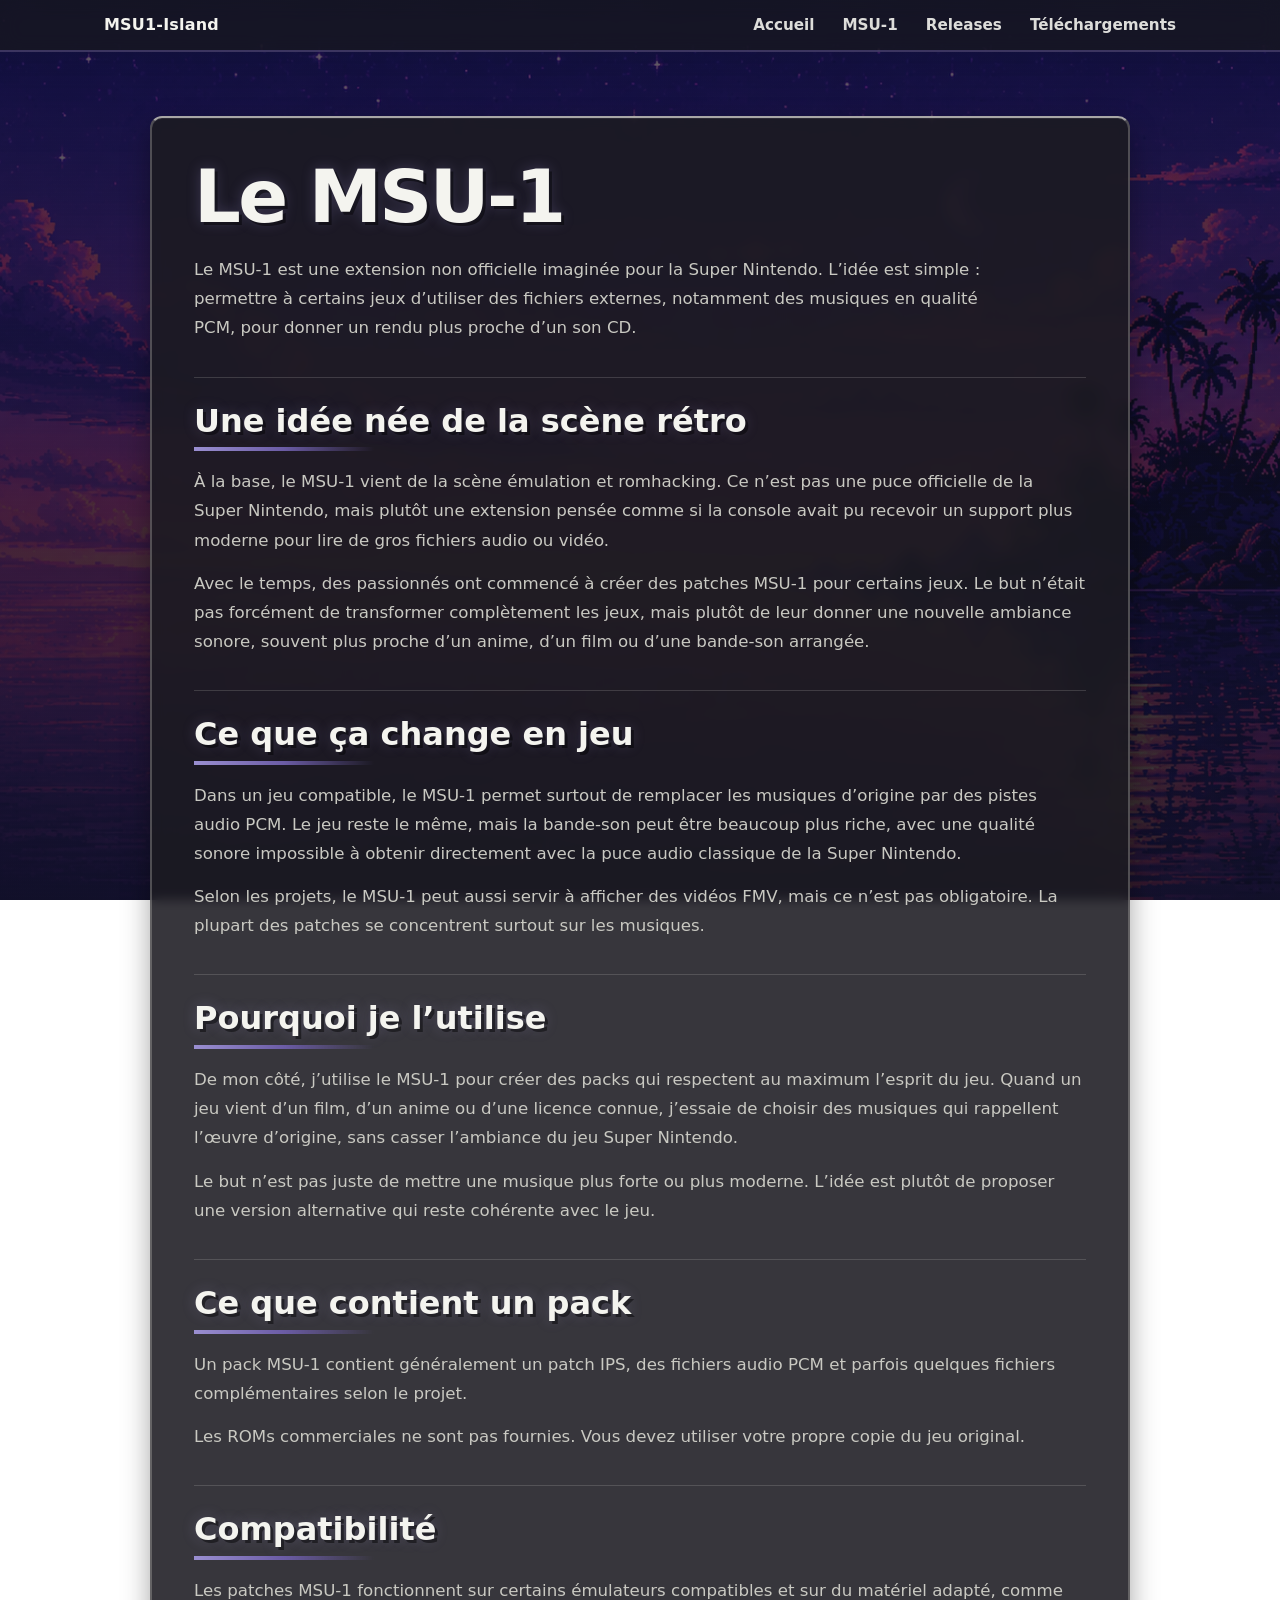
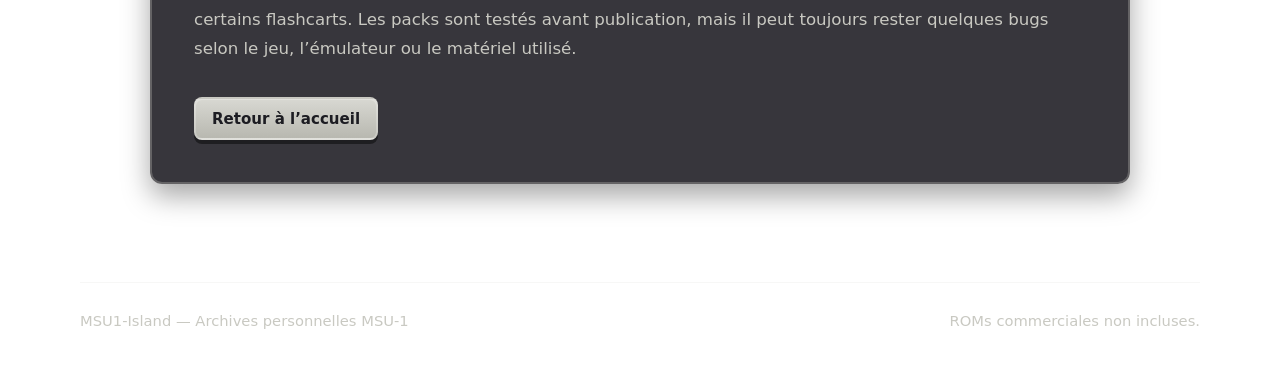
==== msu-1/index.html @ 4d9f24f0 "Initial commit" ====
<!DOCTYPE html>
<html lang="fr">
<head>
  <meta charset="UTF-8">
  <meta name="viewport" content="width=device-width, initial-scale=1.0">
  <meta name="description" content="Explication simple du MSU-1 et de son usage dans les projets MSU1-Island.">
  <title>Le MSU-1 — MSU1-Island</title>
  <link rel="stylesheet" href="../css/style.css">
</head>
<body>
  <header class="site-header">
    <nav class="header-inner" aria-label="Navigation principale">
      <a class="logo" href="../index.html#accueil" aria-label="Retour accueil MSU1-Island">MSU1-Island</a>
      <ul class="nav nav-links detail-nav">
        <li><a href="../index.html#accueil">Accueil</a></li>
        <li><a href="../msu-1/">MSU-1</a></li>
        <li><a href="../index.html#releases">Releases</a></li>
        <li><a href="../index.html#telechargements">Téléchargements</a></li>
      </ul>
    </nav>
  </header>

  <main class="msu-page">
    <article class="msu-panel">
      <header class="msu-intro">
        <h1 class="pixel-title">Le MSU-1</h1>
        <p>
          Le MSU-1 est une extension non officielle imaginée pour la Super Nintendo.
          L’idée est simple : permettre à certains jeux d’utiliser des fichiers externes,
          notamment des musiques en qualité PCM, pour donner un rendu plus proche d’un son CD.
        </p>
      </header>

      <section class="msu-section">
        <h2>Une idée née de la scène rétro</h2>
        <p>
          À la base, le MSU-1 vient de la scène émulation et romhacking. Ce n’est pas une puce officielle de la Super Nintendo, mais plutôt une extension pensée comme si la console avait pu recevoir un support plus moderne pour lire de gros fichiers audio ou vidéo.
        </p>
        <p>
          Avec le temps, des passionnés ont commencé à créer des patches MSU-1 pour certains jeux. Le but n’était pas forcément de transformer complètement les jeux, mais plutôt de leur donner une nouvelle ambiance sonore, souvent plus proche d’un anime, d’un film ou d’une bande-son arrangée.
        </p>
      </section>

      <section class="msu-section">
        <h2>Ce que ça change en jeu</h2>
        <p>
          Dans un jeu compatible, le MSU-1 permet surtout de remplacer les musiques d’origine par des pistes audio PCM. Le jeu reste le même, mais la bande-son peut être beaucoup plus riche, avec une qualité sonore impossible à obtenir directement avec la puce audio classique de la Super Nintendo.
        </p>
        <p>
          Selon les projets, le MSU-1 peut aussi servir à afficher des vidéos FMV, mais ce n’est pas obligatoire. La plupart des patches se concentrent surtout sur les musiques.
        </p>
      </section>

      <section class="msu-section">
        <h2>Pourquoi je l’utilise</h2>
        <p>
          De mon côté, j’utilise le MSU-1 pour créer des packs qui respectent au maximum l’esprit du jeu. Quand un jeu vient d’un film, d’un anime ou d’une licence connue, j’essaie de choisir des musiques qui rappellent l’œuvre d’origine, sans casser l’ambiance du jeu Super Nintendo.
        </p>
        <p>
          Le but n’est pas juste de mettre une musique plus forte ou plus moderne. L’idée est plutôt de proposer une version alternative qui reste cohérente avec le jeu.
        </p>
      </section>

      <section class="msu-section">
        <h2>Ce que contient un pack</h2>
        <p>
          Un pack MSU-1 contient généralement un patch IPS, des fichiers audio PCM et parfois quelques fichiers complémentaires selon le projet.
        </p>
        <p>
          Les ROMs commerciales ne sont pas fournies. Vous devez utiliser votre propre copie du jeu original.
        </p>
      </section>

      <section class="msu-section">
        <h2>Compatibilité</h2>
        <p>
          Les patches MSU-1 fonctionnent sur certains émulateurs compatibles et sur du matériel adapté, comme certains flashcarts. Les packs sont testés avant publication, mais il peut toujours rester quelques bugs selon le jeu, l’émulateur ou le matériel utilisé.
        </p>
      </section>

      <div class="msu-actions">
        <a class="button button-primary" href="../index.html">Retour à l’accueil</a>
      </div>
    </article>
  </main>

  <footer class="site-footer">
    <p>MSU1-Island — Archives personnelles MSU-1</p>
    <p>ROMs commerciales non incluses.</p>
  </footer>
</body>
</html>
---- css/style.css ----
:root {
  --bg: #202026;
  --bg-dark: #15151a;

  --console-light: #d8d8d2;
  --console-mid: #b8b8b0;
  --console-dark: #70706a;
  --console-black: #2b2b31;

  --snes-purple: #6b5ca5;
  --snes-lavender: #9a8fd1;

  --snes-blue: #2f5fb8;
  --snes-green: #3f9b4f;
  --snes-yellow: #d6b13f;
  --snes-red: #c94b4b;

  --text-dark: #1c1c22;
  --text-light: #f4f4ef;
  --text-muted: #c9c9c2;

  --border: rgba(0, 0, 0, 0.25);
  --light-border: rgba(255, 255, 255, 0.18);
  --shadow: 0 18px 46px rgba(0, 0, 0, 0.28);
  --radius: 16px;
}

* {
  box-sizing: border-box;
}

html {
  scroll-behavior: smooth;
}

body {
  margin: 0;
  min-height: 100vh;
  color: var(--text-light);
  font-family: Inter, ui-sans-serif, system-ui, -apple-system, BlinkMacSystemFont, "Segoe UI", Arial, sans-serif;
  line-height: 1.6;
  background-image:
    linear-gradient(rgba(15, 15, 22, 0.65), rgba(15, 15, 22, 0.85)),
    url("../assets/images/fond.png");
  background-size: cover;
  background-position: center top;
  background-repeat: no-repeat;
  background-attachment: fixed;
}

body::before {
  content: "";
  position: fixed;
  inset: 0;
  z-index: 1;
  pointer-events: none;
  opacity: 0.08;
  background:
    repeating-linear-gradient(
      to bottom,
      rgba(255, 255, 255, 0.08) 0,
      rgba(255, 255, 255, 0.08) 1px,
      transparent 1px,
      transparent 4px
    );
}

.site-header,
main,
footer {
  position: relative;
  z-index: 2;
}

a {
  color: inherit;
  text-decoration: none;
}

img {
  display: block;
  max-width: 100%;
}

h1,
h2,
h3,
p {
  overflow-wrap: anywhere;
}

.pixel-title {
  letter-spacing: -0.035em;
}

.msu-glow {
  color: var(--snes-lavender);
}

.site-header {
  position: sticky;
  top: 0;
  z-index: 100;
  background: rgba(24, 24, 30, 0.72);
  backdrop-filter: blur(10px);
  border-bottom: 2px solid rgba(107, 92, 165, 0.46);
}

.header-inner {
  max-width: 1120px;
  margin: 0 auto;
  padding: 12px 24px;
  display: flex;
  align-items: center;
  justify-content: space-between;
  gap: 18px;
}

.logo {
  color: var(--text-light);
  font-weight: 800;
  text-decoration: none;
  letter-spacing: 0.2px;
}

.nav,
.nav-links {
  display: flex;
  align-items: center;
  gap: 28px;
  margin: 0;
  padding: 0;
  list-style: none;
}

.nav-links a {
  color: var(--text-light);
  text-decoration: none;
  font-size: 0.95rem;
  font-weight: 700;
  opacity: 0.9;
  transition: color 0.2s ease, opacity 0.2s ease;
}

.nav-links a:hover,
.nav-links a:focus-visible {
  color: var(--snes-lavender);
  opacity: 1;
  outline: none;
}

.nav-toggle {
  display: none;
  width: 42px;
  height: 42px;
  padding: 0;
  border: 1px solid rgba(0, 0, 0, 0.28);
  border-radius: 12px;
  background: var(--console-light);
  cursor: pointer;
}

.nav-toggle span {
  display: block;
  width: 18px;
  height: 2px;
  margin: 4px auto;
  border-radius: 999px;
  background: var(--console-black);
}

.hero {
  position: relative;
  width: min(1120px, calc(100% - 32px));
  margin: 0 auto;
  display: flex;
  align-items: center;
  padding: 120px 0 80px;
}

.hero-intro {
  position: relative;
  z-index: 1;
  max-width: 760px;
}

h1 {
  margin: 0;
  color: var(--text-light);
  font-size: clamp(2.4rem, 6vw, 4.8rem);
  line-height: 1;
}

h2 {
  margin: 0;
  color: var(--text-light);
  font-size: clamp(1.8rem, 4vw, 2.7rem);
  line-height: 1.12;
}

h1,
h2 {
  text-shadow:
    3px 3px 0 rgba(0, 0, 0, 0.45),
    0 0 14px rgba(154, 143, 209, 0.25);
}

h2::after {
  content: "";
  display: block;
  width: 180px;
  height: 4px;
  margin-top: 8px;
  background: linear-gradient(90deg, var(--snes-lavender), var(--snes-purple), transparent);
  image-rendering: pixelated;
}

h3 {
  margin: 0;
  font-size: 1.04rem;
  line-height: 1.3;
  letter-spacing: -0.01em;
}

.hero-intro h1 {
  margin-bottom: 24px;
}

.hero-intro p {
  max-width: 720px;
  margin: 0;
  color: var(--text-muted);
  font-size: 1.1rem;
  line-height: 1.75;
}

.hero-intro p + p {
  margin-top: 16px;
}

.hero-note {
  margin-top: 20px !important;
  color: var(--text-light);
  font-weight: 700;
}

.button {
  position: relative;
  display: inline-flex;
  min-height: 43px;
  align-items: center;
  justify-content: center;
  gap: 8px;
  padding: 0 16px;
  border: 2px solid rgba(255, 255, 255, 0.22);
  border-radius: 8px;
  color: var(--text-light);
  font-size: 0.94rem;
  font-weight: 850;
  background: var(--console-black);
  box-shadow:
    0 4px 0 rgba(0, 0, 0, 0.45),
    inset 0 1px 0 rgba(255, 255, 255, 0.25);
  transition: transform 160ms ease, filter 160ms ease, box-shadow 160ms ease;
}

.button:hover,
.button:focus-visible {
  transform: translateY(-2px);
  filter: brightness(1.04);
  box-shadow:
    0 6px 0 rgba(0, 0, 0, 0.45),
    inset 0 1px 0 rgba(255, 255, 255, 0.25);
  outline: none;
}

.button:active {
  transform: translateY(2px);
  box-shadow: 0 2px 0 rgba(0, 0, 0, 0.45);
}

.button-primary {
  color: var(--text-dark);
  background: linear-gradient(180deg, var(--console-light), var(--console-mid));
}

.button-secondary {
  background: linear-gradient(180deg, var(--snes-lavender), var(--snes-purple));
}

.button-youtube {
  background: linear-gradient(180deg, #dc6262, var(--snes-red));
}

.button-drive {
  background: linear-gradient(180deg, #55b866, var(--snes-green));
}

.section {
  width: min(1120px, calc(100% - 32px));
  margin: 0 auto;
  padding: 40px 0;
}

.section-heading {
  max-width: 760px;
  margin-bottom: 18px;
}

.section-heading h2 {
  display: inline-block;
}

.info-panel {
  border: 2px solid rgba(216, 216, 210, 0.28);
  border-top-color: rgba(216, 216, 210, 0.75);
  border-radius: 12px;
  background: rgba(28, 27, 34, 0.88);
  backdrop-filter: blur(6px);
  box-shadow:
    0 12px 28px rgba(0, 0, 0, 0.35),
    inset 0 1px 0 rgba(255, 255, 255, 0.08);
}

.info-panel {
  padding: clamp(22px, 4vw, 32px);
}

.info-panel p {
  margin: 0;
  color: var(--text-muted);
}

.info-panel p + p {
  margin-top: 12px;
}

.release-grid {
  display: grid;
  grid-template-columns: repeat(3, minmax(0, 1fr));
  gap: 18px;
}

.release-card {
  overflow: hidden;
  border: 2px solid rgba(216, 216, 210, 0.28);
  border-top-color: rgba(216, 216, 210, 0.75);
  border-radius: 12px;
  color: var(--text-light);
  background: rgba(28, 27, 34, 0.88);
  backdrop-filter: blur(6px);
  box-shadow:
    0 12px 28px rgba(0, 0, 0, 0.35),
    inset 0 1px 0 rgba(255, 255, 255, 0.08);
  transition: transform 0.2s ease, border-color 0.2s ease, box-shadow 0.2s ease;
}

.release-card:hover {
  transform: translateY(-4px);
  border-color: var(--snes-lavender);
  box-shadow:
    0 16px 34px rgba(0, 0, 0, 0.42),
    inset 0 1px 0 rgba(255, 255, 255, 0.1);
}

.release-thumbnail {
  display: block;
  aspect-ratio: 16 / 9;
  overflow: hidden;
  border-radius: 0;
  cursor: pointer;
  background: #17171d;
}

.release-thumbnail img {
  width: 100%;
  height: 100%;
  object-fit: contain;
  display: block;
  transition: filter 0.25s ease;
}

.release-thumbnail:hover img,
.release-thumbnail:focus-visible img {
  filter: brightness(1.08);
}

.release-thumbnail:focus-visible {
  outline: 3px solid var(--snes-lavender);
  outline-offset: -3px;
}

.release-body {
  padding: 16px;
}

.release-body h3 {
  color: var(--text-light);
  text-shadow: 2px 2px 0 rgba(0, 0, 0, 0.35);
}

.description {
  min-height: 62px;
  margin: 0;
  color: var(--text-muted);
  font-size: 0.94rem;
}

.card-actions {
  display: grid;
  grid-template-columns: 1fr 1fr;
  gap: 10px;
  margin-top: 16px;
}

.card-actions .button {
  min-height: 40px;
  padding: 0 12px;
  font-size: 0.88rem;
}

.download-panel {
  width: 100%;
  max-width: 1120px;
  margin: 0 auto;
  padding: 32px;
  background: rgba(28, 27, 34, 0.88);
  border: 2px solid rgba(216, 216, 210, 0.28);
  border-top-color: rgba(216, 216, 210, 0.75);
  border-radius: 12px;
  backdrop-filter: blur(6px);
  box-shadow:
    0 12px 28px rgba(0, 0, 0, 0.35),
    inset 0 1px 0 rgba(255, 255, 255, 0.08);
}

.download-content {
  display: grid;
  grid-template-columns: 1.4fr 0.8fr;
  gap: 32px;
  align-items: center;
}

.download-text {
  max-width: 680px;
}

.download-text p {
  margin: 0;
  line-height: 1.75;
  color: var(--text-muted);
}

.legal-note {
  margin-top: 22px !important;
  padding: 0;
  background: transparent;
  border: none;
  border-radius: 0;
  color: var(--text-muted);
  font-size: 0.95rem;
  font-weight: 400;
}

.legal-note strong {
  color: var(--text-light);
  font-weight: 800;
}

.download-action {
  width: 100%;
  max-width: 360px;
  justify-self: end;
  padding: 24px;
  background: rgba(0, 0, 0, 0.22);
  border: 1px solid rgba(216, 216, 210, 0.18);
  border-radius: 10px;
}

.download-action-title {
  margin: 0 0 8px;
  color: var(--text-light);
  font-weight: 800;
  font-size: 1.1rem;
}

.download-action-text {
  margin: 0 0 18px;
  color: var(--text-muted);
  line-height: 1.5;
}

.download-button {
  display: inline-flex;
  min-height: 44px;
  width: 100%;
  align-items: center;
  justify-content: center;
  padding: 12px 18px;
  border: 2px solid rgba(255, 255, 255, 0.22);
  border-radius: 8px;
  color: var(--text-light);
  font-weight: 800;
  text-align: center;
  text-decoration: none;
  background: var(--snes-green);
  box-shadow:
    0 4px 0 rgba(0, 0, 0, 0.45),
    inset 0 1px 0 rgba(255, 255, 255, 0.25);
  transition: transform 0.2s ease, filter 0.2s ease, box-shadow 0.2s ease;
}

.download-button:hover,
.download-button:focus-visible {
  transform: translateY(-2px);
  filter: brightness(1.08);
  box-shadow:
    0 6px 0 rgba(0, 0, 0, 0.45),
    inset 0 1px 0 rgba(255, 255, 255, 0.25);
  outline: none;
}

.download-button:active {
  transform: translateY(2px);
  box-shadow: 0 2px 0 rgba(0, 0, 0, 0.45);
}

.site-footer {
  width: min(1120px, calc(100% - 32px));
  margin: 34px auto 0;
  padding: 26px 0 34px;
  display: flex;
  flex-wrap: wrap;
  justify-content: space-between;
  gap: 12px;
  border-top: 1px solid rgba(216, 216, 210, 0.2);
  color: var(--text-muted);
  font-size: 0.92rem;
}

.site-footer p {
  margin: 0;
}

.detail-page {
  width: min(1120px, calc(100% - 32px));
  margin: 0 auto;
  padding: 64px 0;
}

.back-link {
  display: inline-flex;
  margin-bottom: 18px;
  color: var(--text-muted);
  font-weight: 800;
  transition: color 160ms ease;
}

.back-link:hover,
.back-link:focus-visible {
  color: var(--text-light);
  outline: none;
}

.detail-panel {
  display: grid;
  grid-template-columns: minmax(280px, 0.9fr) minmax(0, 1.1fr);
  gap: 28px;
  align-items: start;
  border: 2px solid rgba(216, 216, 210, 0.28);
  border-top-color: rgba(216, 216, 210, 0.75);
  border-radius: 12px;
  background: rgba(28, 27, 34, 0.88);
  backdrop-filter: blur(6px);
  box-shadow:
    0 12px 28px rgba(0, 0, 0, 0.35),
    inset 0 1px 0 rgba(255, 255, 255, 0.08);
  padding: clamp(18px, 4vw, 30px);
}

.detail-media {
  aspect-ratio: 16 / 9;
  overflow: hidden;
  border-radius: 14px;
  background: #17171d;
}

.detail-media img {
  width: 100%;
  height: 100%;
  object-fit: contain;
}

.detail-content h1 {
  font-size: clamp(2.1rem, 5vw, 4.2rem);
}

.detail-content p {
  color: var(--text-muted);
}

.detail-meta {
  margin: 14px 0 18px;
  color: var(--snes-lavender);
  font-weight: 800;
}

.detail-type {
  margin: 0 0 18px;
  color: var(--console-light);
  font-weight: 850;
}

.detail-actions {
  display: flex;
  flex-wrap: wrap;
  gap: 10px;
  margin-top: 24px;
}

.release-section {
  margin-top: 32px;
  padding: 28px;
  background: rgba(28, 27, 34, 0.88);
  border: 2px solid rgba(216, 216, 210, 0.24);
  border-top-color: rgba(216, 216, 210, 0.65);
  border-radius: 12px;
}

.release-section h2 {
  margin-bottom: 18px;
}

.release-info-grid {
  display: grid;
  grid-template-columns: repeat(4, 1fr);
  gap: 14px;
}

.release-info-grid div {
  padding: 16px;
  background: rgba(0, 0, 0, 0.22);
  border: 1px solid rgba(255, 255, 255, 0.10);
  border-radius: 10px;
}

.release-info-grid span {
  display: block;
  margin-bottom: 6px;
  color: var(--text-muted);
  font-size: 0.85rem;
}

.release-info-grid strong {
  color: var(--text-light);
}

.release-section p,
.release-section li {
  color: var(--text-muted);
  line-height: 1.7;
}

.release-section p {
  margin: 0;
}

.release-section ul {
  margin: 0;
  padding-left: 20px;
}

.video-player {
  overflow: hidden;
  aspect-ratio: 16 / 9;
  border: 2px solid rgba(255, 255, 255, 0.12);
  border-radius: 10px;
  background: #111116;
}

.video-player iframe {
  display: block;
  width: 100%;
  height: 100%;
  border: 0;
}

.video-actions {
  display: flex;
  flex-wrap: wrap;
  gap: 10px;
  margin-top: 18px;
}

.msu-page {
  width: min(980px, calc(100% - 32px));
  margin: 0 auto;
  padding: 64px 0;
}

.msu-panel {
  padding: clamp(22px, 5vw, 42px);
  border: 2px solid rgba(216, 216, 210, 0.28);
  border-top-color: rgba(216, 216, 210, 0.75);
  border-radius: 12px;
  background: rgba(28, 27, 34, 0.88);
  backdrop-filter: blur(6px);
  box-shadow:
    0 12px 28px rgba(0, 0, 0, 0.35),
    inset 0 1px 0 rgba(255, 255, 255, 0.08);
}

.msu-intro {
  max-width: 800px;
}

.msu-intro h1 {
  margin-bottom: 22px;
  font-size: clamp(2.4rem, 6vw, 4.6rem);
}

.msu-intro p,
.msu-section p {
  margin: 0;
  color: var(--text-muted);
  font-size: 1.04rem;
  line-height: 1.75;
}

.msu-section {
  margin-top: 34px;
  padding-top: 26px;
  border-top: 1px solid rgba(216, 216, 210, 0.18);
}

.msu-section h2 {
  margin: 0 0 16px;
  font-size: clamp(1.35rem, 3vw, 2rem);
}

.msu-section p + p {
  margin-top: 14px;
}

.msu-actions {
  margin-top: 34px;
}

@media (max-width: 980px) {
  .hero {
    min-height: auto;
    padding: 86px 0 58px;
  }

  .release-grid {
    grid-template-columns: repeat(2, minmax(0, 1fr));
  }

  .detail-panel {
    grid-template-columns: 1fr;
  }
}

@media (max-width: 900px) {
  .release-info-grid {
    grid-template-columns: repeat(2, 1fr);
  }
}

@media (max-width: 800px) {
  .download-panel {
    padding: 24px;
  }

  .download-content {
    grid-template-columns: 1fr;
    gap: 22px;
  }

  .download-action {
    padding: 20px;
  }
}

@media (max-width: 820px) {
  body {
    background-attachment: scroll;
    background-position: center top;
  }

  .nav-toggle {
    display: block;
  }

  .nav-links {
    position: absolute;
    top: 66px;
    left: 16px;
    right: 16px;
    display: none;
    flex-direction: column;
    align-items: stretch;
    gap: 12px;
    padding: 14px;
    border: 1px solid rgba(255, 255, 255, 0.12);
    border-radius: 14px;
    background: rgba(24, 24, 30, 0.94);
    backdrop-filter: blur(10px);
  }

  .nav-links.is-open {
    display: flex;
  }

  .nav-links.detail-nav {
    position: static;
    display: flex;
    flex-direction: row;
    align-items: center;
    padding: 0;
    border: 0;
    background: transparent;
  }

  .nav-links a {
    display: block;
    width: 100%;
  }
}

@media (max-width: 640px) {
  .header-inner,
  .hero,
  .section,
  .site-footer {
    width: min(100% - 24px, 1120px);
  }

  .hero {
    padding: 64px 0 44px;
  }

  .section {
    padding: 34px 0;
  }

  .release-grid {
    grid-template-columns: 1fr;
  }

  .card-actions {
    grid-template-columns: 1fr;
  }

  .description {
    min-height: auto;
  }
}

@media (max-width: 560px) {
  .release-info-grid {
    grid-template-columns: 1fr;
  }
}
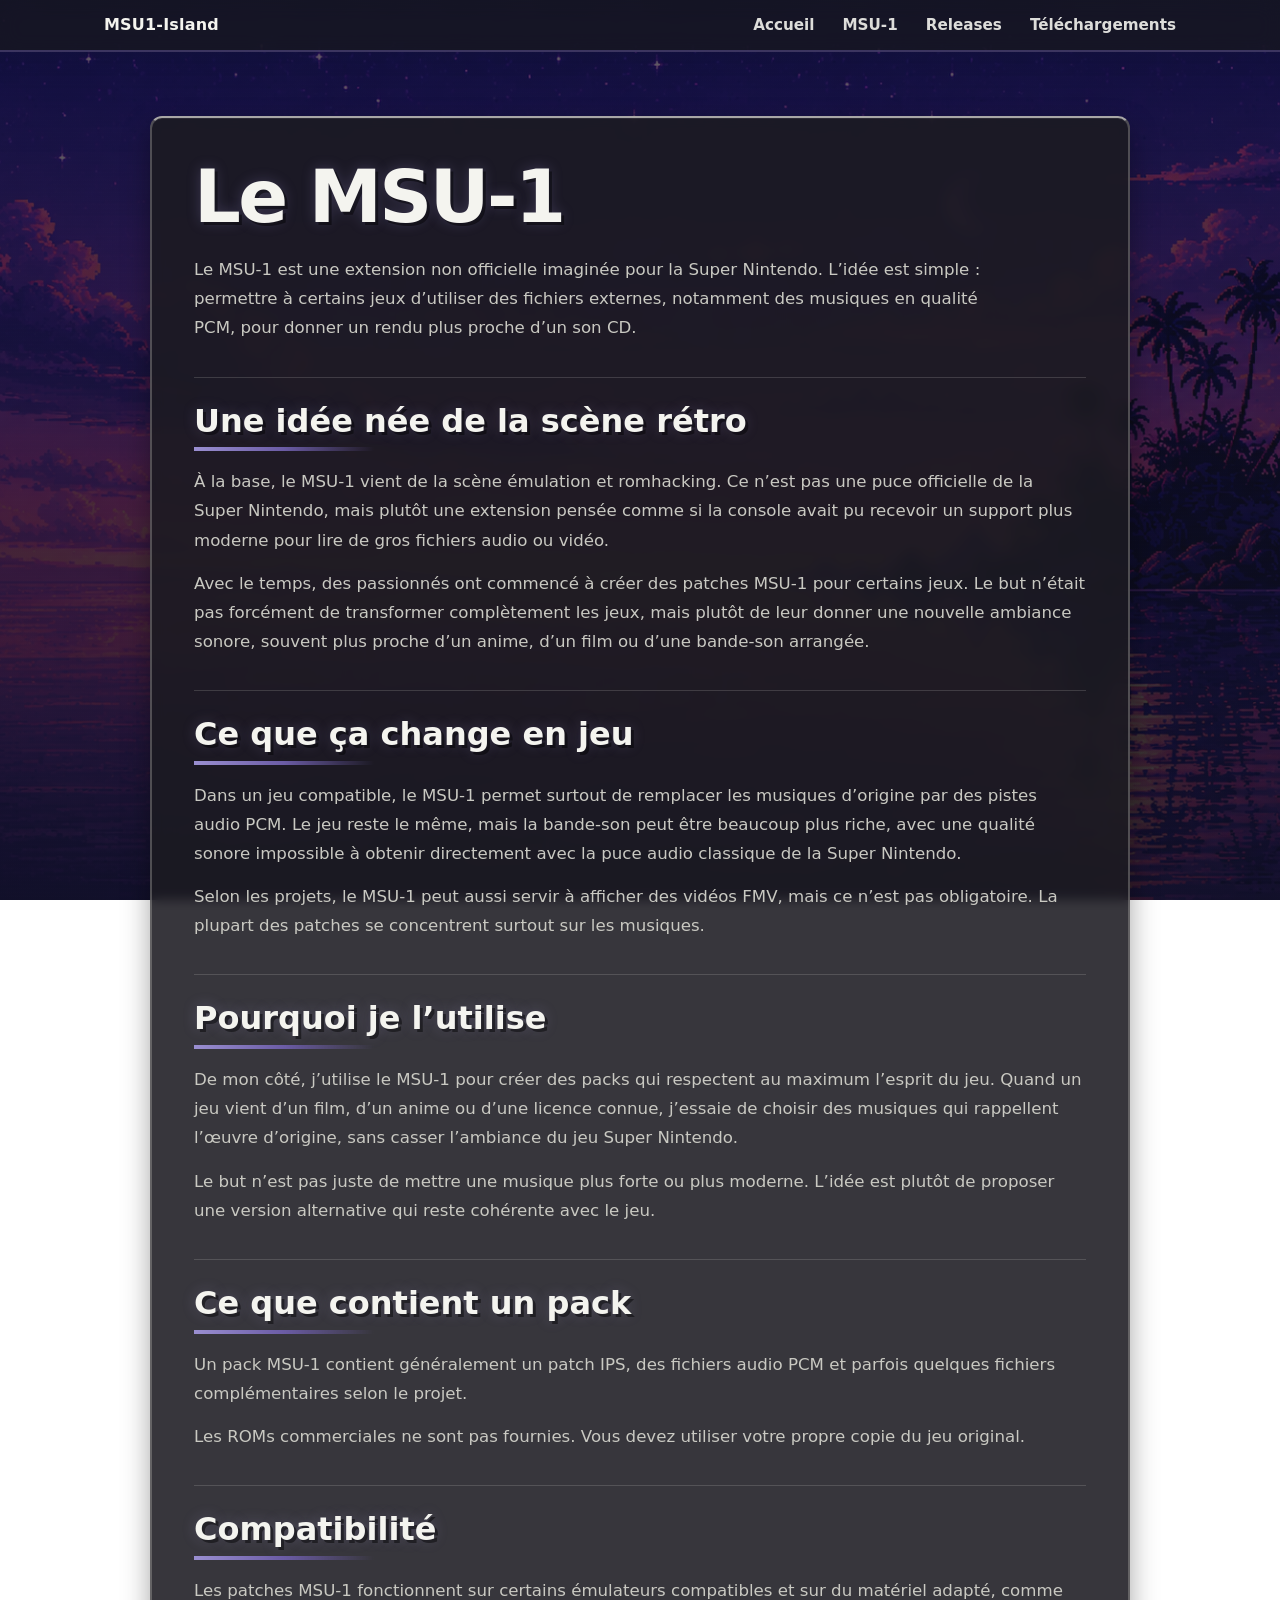
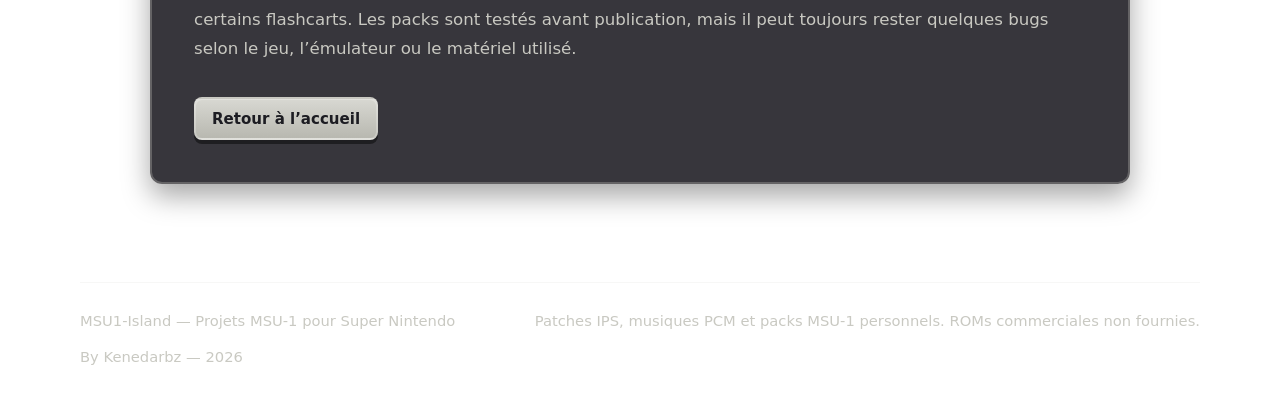
==== commit ae578cc0: "maj yt" ====
--- a/msu-1/index.html
+++ b/msu-1/index.html
@@ -85,8 +85,9 @@
   </main>
 
   <footer class="site-footer">
-    <p>MSU1-Island — Archives personnelles MSU-1</p>
-    <p>ROMs commerciales non incluses.</p>
+    <p>MSU1-Island — Projets MSU-1 pour Super Nintendo</p>
+    <p>Patches IPS, musiques PCM et packs MSU-1 personnels. ROMs commerciales non fournies.</p>
+    <p>By Kenedarbz — 2026</p>
   </footer>
 </body>
 </html>
--- a/css/style.css
+++ b/css/style.css
@@ -670,6 +670,11 @@
   padding-left: 20px;
 }
 
+.video-list {
+  display: grid;
+  gap: 22px;
+}
+
 .video-player {
   overflow: hidden;
   aspect-ratio: 16 / 9;
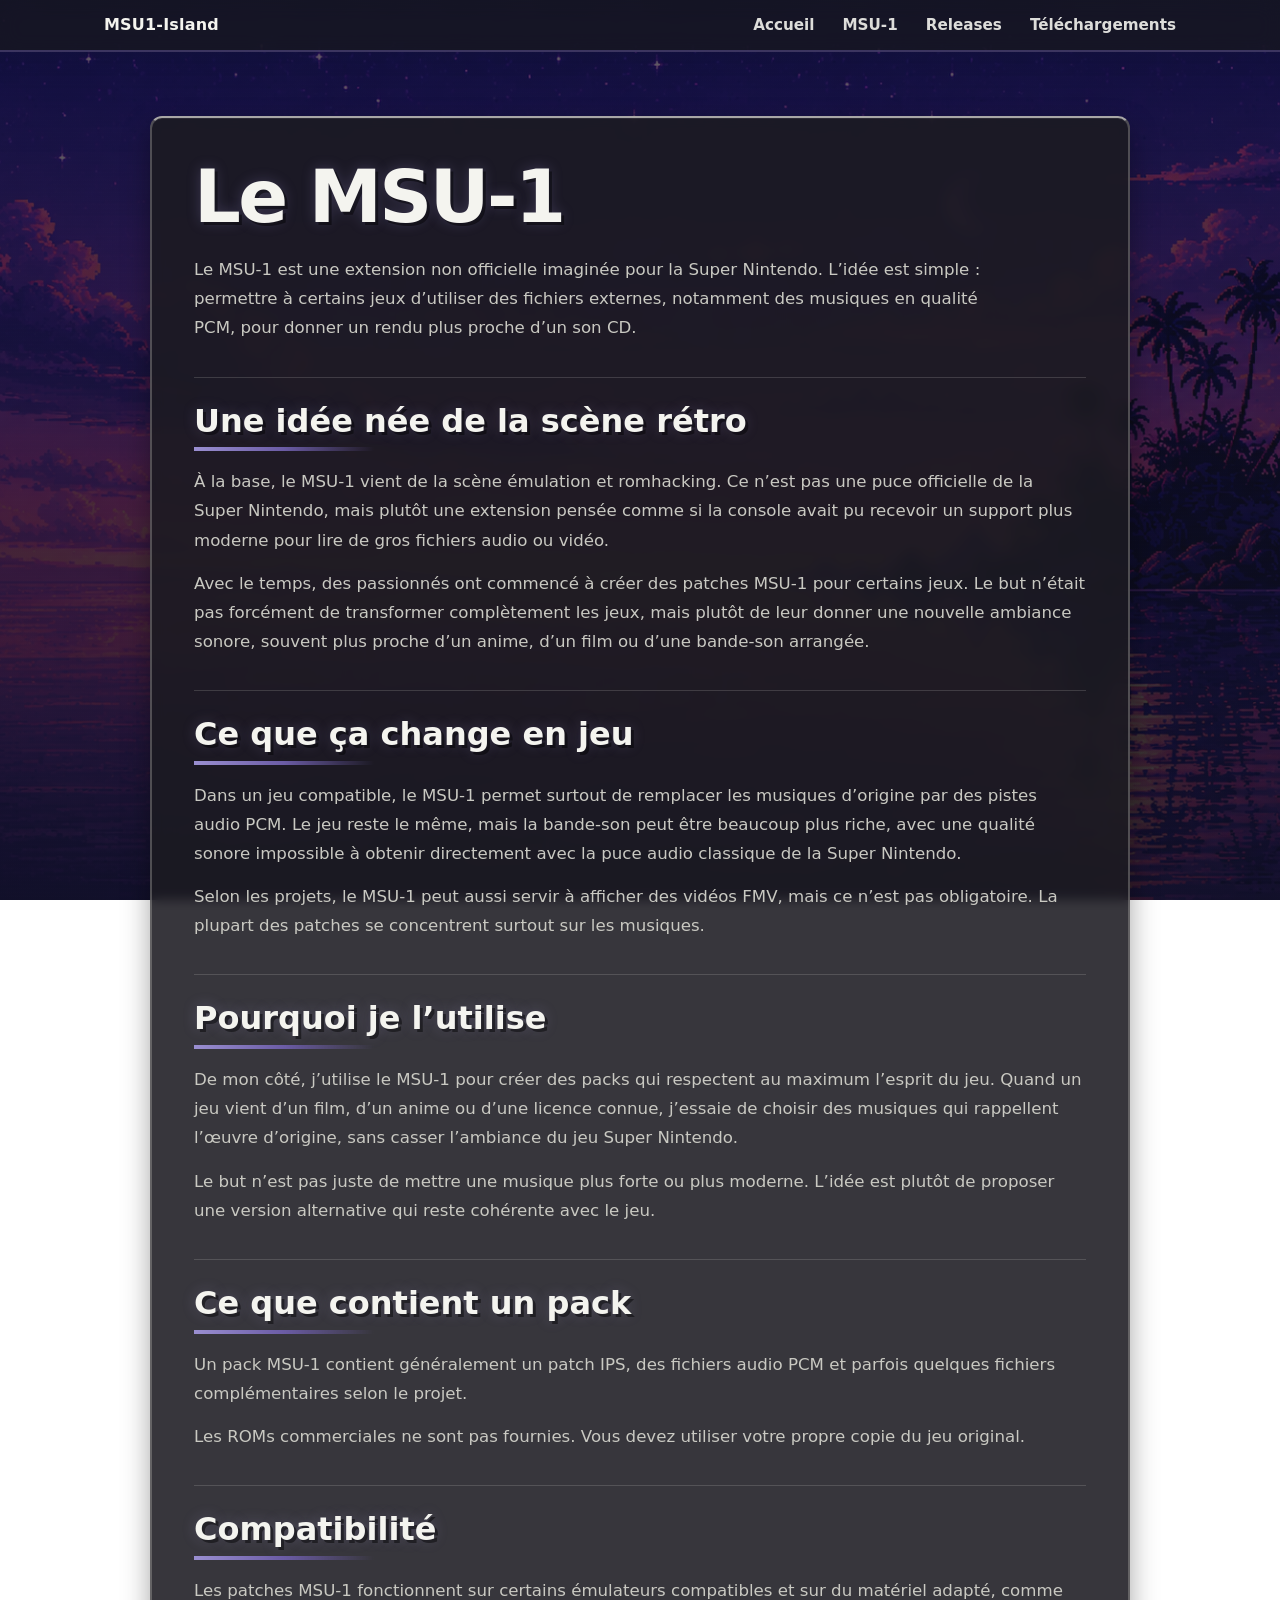
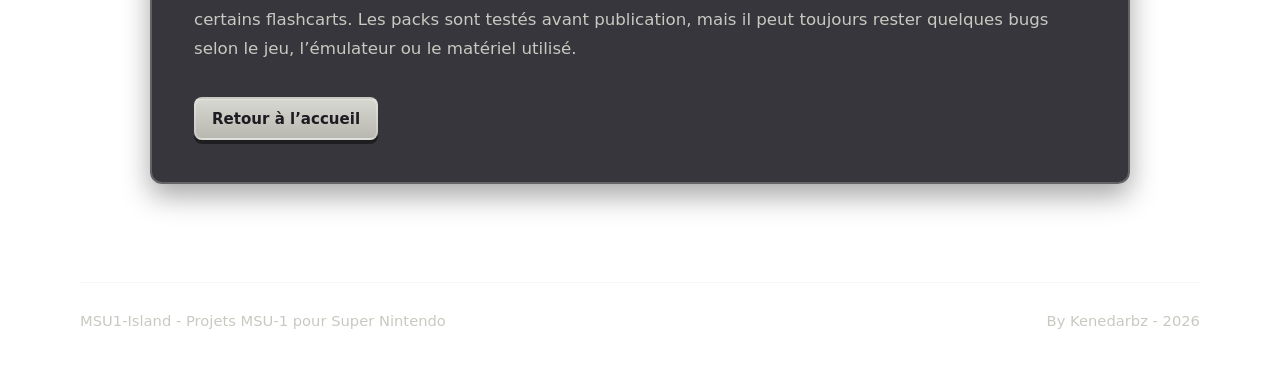
==== commit ab7856dc: "maj yt" ====
--- a/msu-1/index.html
+++ b/msu-1/index.html
@@ -84,10 +84,10 @@
     </article>
   </main>
 
-  <footer class="site-footer">
-    <p>MSU1-Island — Projets MSU-1 pour Super Nintendo</p>
-    <p>Patches IPS, musiques PCM et packs MSU-1 personnels. ROMs commerciales non fournies.</p>
-    <p>By Kenedarbz — 2026</p>
+ <footer class="site-footer">
+    <p>MSU1-Island - Projets MSU-1 pour Super Nintendo</p>
+  
+    <p>By Kenedarbz - 2026</p>
   </footer>
 </body>
 </html>
--- a/css/style.css
+++ b/css/style.css
@@ -690,13 +690,6 @@
   border: 0;
 }
 
-.video-actions {
-  display: flex;
-  flex-wrap: wrap;
-  gap: 10px;
-  margin-top: 18px;
-}
-
 .msu-page {
   width: min(980px, calc(100% - 32px));
   margin: 0 auto;
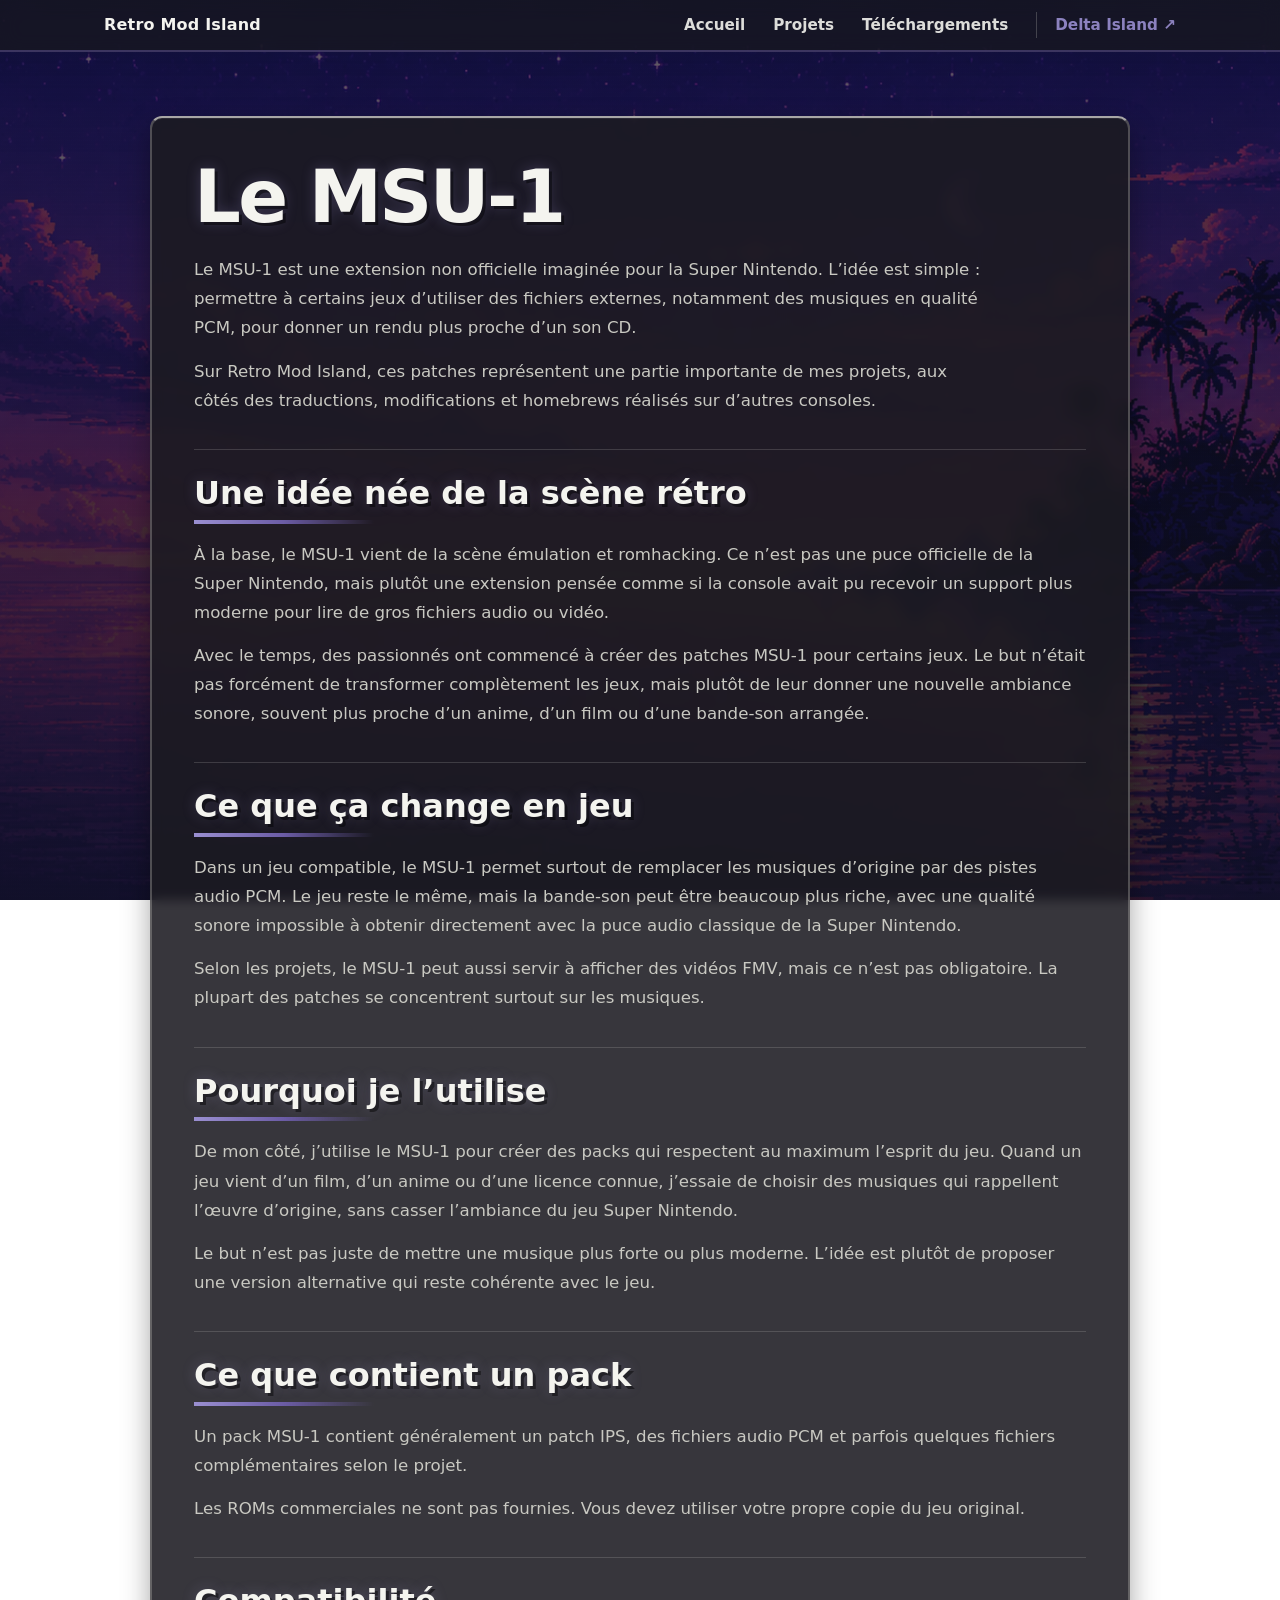
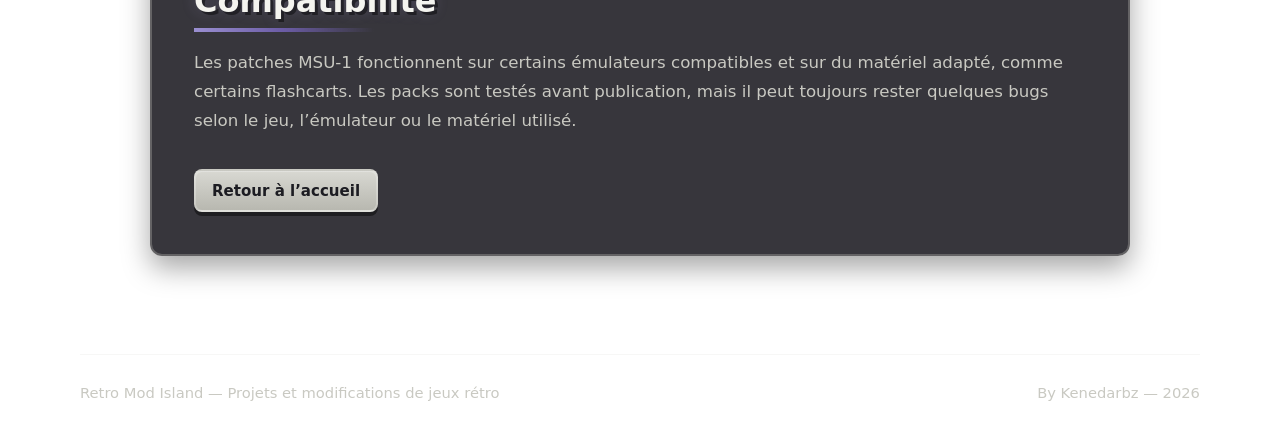
==== commit b465555c: "Refonte du site en Retro Mod Island" ====
--- a/msu-1/index.html
+++ b/msu-1/index.html
@@ -3,19 +3,25 @@
 <head>
   <meta charset="UTF-8">
   <meta name="viewport" content="width=device-width, initial-scale=1.0">
-  <meta name="description" content="Explication simple du MSU-1 et de son usage dans les projets MSU1-Island.">
-  <title>Le MSU-1 — MSU1-Island</title>
+  <meta name="description" content="Une présentation simple du MSU-1, l’une des catégories de projets de Retro Mod Island.">
+  <meta http-equiv="Content-Security-Policy" content="default-src 'self'; img-src 'self' data:; style-src 'self'; script-src 'self'; frame-src https://www.youtube.com https://www.youtube-nocookie.com; connect-src 'self'; object-src 'none'; base-uri 'self'; form-action 'self';">
+  <title>Le MSU-1 — Retro Mod Island</title>
   <link rel="stylesheet" href="../css/style.css">
 </head>
 <body>
   <header class="site-header">
     <nav class="header-inner" aria-label="Navigation principale">
-      <a class="logo" href="../index.html#accueil" aria-label="Retour accueil MSU1-Island">MSU1-Island</a>
-      <ul class="nav nav-links detail-nav">
+      <a class="logo" href="../index.html#accueil" aria-label="Retro Mod Island, accueil">Retro Mod Island</a>
+      <button class="nav-toggle" type="button" aria-label="Ouvrir le menu" aria-expanded="false">
+        <span></span>
+        <span></span>
+        <span></span>
+      </button>
+      <ul class="nav nav-links">
         <li><a href="../index.html#accueil">Accueil</a></li>
-        <li><a href="../msu-1/">MSU-1</a></li>
-        <li><a href="../index.html#releases">Releases</a></li>
+        <li><a href="../index.html#projets">Projets</a></li>
         <li><a href="../index.html#telechargements">Téléchargements</a></li>
+        <li class="affiliate-nav"><a href="https://www.delta-island.com/index.php/fr/" target="_blank" rel="noopener noreferrer" aria-label="Site affilié : Delta Island (nouvel onglet)">Delta Island ↗</a></li>
       </ul>
     </nav>
   </header>
@@ -28,6 +34,9 @@
           Le MSU-1 est une extension non officielle imaginée pour la Super Nintendo.
           L’idée est simple : permettre à certains jeux d’utiliser des fichiers externes,
           notamment des musiques en qualité PCM, pour donner un rendu plus proche d’un son CD.
+        </p>
+        <p>
+          Sur Retro Mod Island, ces patches représentent une partie importante de mes projets, aux côtés des traductions, modifications et homebrews réalisés sur d’autres consoles.
         </p>
       </header>
 
@@ -84,10 +93,10 @@
     </article>
   </main>
 
- <footer class="site-footer">
-    <p>MSU1-Island - Projets MSU-1 pour Super Nintendo</p>
-  
-    <p>By Kenedarbz - 2026</p>
+  <footer class="site-footer">
+    <p>Retro Mod Island — Projets et modifications de jeux rétro</p>
+    <p>By Kenedarbz — 2026</p>
   </footer>
+  <script src="../js/script.js"></script>
 </body>
 </html>
--- a/css/style.css
+++ b/css/style.css
@@ -27,6 +27,10 @@
 
 * {
   box-sizing: border-box;
+}
+
+[hidden] {
+  display: none !important;
 }
 
 html {
@@ -149,6 +153,15 @@
   outline: none;
 }
 
+.affiliate-nav {
+  padding-left: 18px;
+  border-left: 1px solid rgba(216, 216, 210, 0.24);
+}
+
+.nav-links .affiliate-nav a {
+  color: var(--snes-lavender);
+}
+
 .nav-toggle {
   display: none;
   width: 42px;
@@ -236,6 +249,14 @@
 
 .hero-intro p + p {
   margin-top: 16px;
+}
+
+.hero-kicker {
+  margin-bottom: 22px !important;
+  color: var(--snes-lavender) !important;
+  font-size: 0.96rem !important;
+  font-weight: 800;
+  letter-spacing: 0.04em;
 }
 
 .hero-note {
@@ -335,14 +356,17 @@
   margin-top: 12px;
 }
 
-.release-grid {
+.project-grid {
   display: grid;
   grid-template-columns: repeat(3, minmax(0, 1fr));
   gap: 18px;
 }
 
-.release-card {
+.project-card {
   overflow: hidden;
+  display: flex;
+  min-width: 0;
+  flex-direction: column;
   border: 2px solid rgba(216, 216, 210, 0.28);
   border-top-color: rgba(216, 216, 210, 0.75);
   border-radius: 12px;
@@ -355,7 +379,7 @@
   transition: transform 0.2s ease, border-color 0.2s ease, box-shadow 0.2s ease;
 }
 
-.release-card:hover {
+.project-card:hover {
   transform: translateY(-4px);
   border-color: var(--snes-lavender);
   box-shadow:
@@ -363,7 +387,8 @@
     inset 0 1px 0 rgba(255, 255, 255, 0.1);
 }
 
-.release-thumbnail {
+.project-thumbnail {
+  position: relative;
   display: block;
   aspect-ratio: 16 / 9;
   overflow: hidden;
@@ -372,7 +397,7 @@
   background: #17171d;
 }
 
-.release-thumbnail img {
+.project-thumbnail img {
   width: 100%;
   height: 100%;
   object-fit: contain;
@@ -380,30 +405,98 @@
   transition: filter 0.25s ease;
 }
 
-.release-thumbnail:hover img,
-.release-thumbnail:focus-visible img {
+.project-thumbnail:hover img,
+.project-thumbnail:focus-visible img {
   filter: brightness(1.08);
 }
 
-.release-thumbnail:focus-visible {
+.project-thumbnail:focus-visible {
   outline: 3px solid var(--snes-lavender);
   outline-offset: -3px;
 }
 
-.release-body {
+.project-thumbnail.is-placeholder,
+.detail-media.is-placeholder {
+  display: grid;
+  place-items: center;
+  padding: 24px;
+  background:
+    linear-gradient(135deg, rgba(107, 92, 165, 0.25), rgba(21, 21, 26, 0.9)),
+    repeating-linear-gradient(45deg, transparent 0 12px, rgba(255, 255, 255, 0.025) 12px 24px);
+}
+
+.project-thumbnail.is-placeholder::after,
+.detail-media.is-placeholder::after {
+  content: attr(data-placeholder);
+  color: var(--console-light);
+  font-size: 0.92rem;
+  font-weight: 800;
+  line-height: 1.4;
+  text-align: center;
+  text-shadow: 2px 2px 0 rgba(0, 0, 0, 0.4);
+}
+
+.detail-media.is-placeholder::after {
+  font-size: 1.05rem;
+}
+
+.project-body {
+  display: flex;
+  flex: 1;
+  flex-direction: column;
   padding: 16px;
 }
 
-.release-body h3 {
+.project-body h3 {
   color: var(--text-light);
   text-shadow: 2px 2px 0 rgba(0, 0, 0, 0.35);
 }
 
+.project-card-meta {
+  display: grid;
+  gap: 2px;
+  margin: 10px 0 12px;
+  color: var(--text-muted);
+  font-size: 0.84rem;
+  line-height: 1.45;
+}
+
+.project-card-meta span:nth-child(2) {
+  color: var(--console-light);
+  font-weight: 750;
+}
+
+.project-card-status {
+  color: var(--snes-lavender) !important;
+  font-weight: 850;
+}
+
 .description {
-  min-height: 62px;
-  margin: 0;
+  margin: 0 0 16px;
   color: var(--text-muted);
   font-size: 0.94rem;
+}
+
+.project-tags {
+  display: flex;
+  flex-wrap: wrap;
+  gap: 6px;
+  margin-top: auto;
+}
+
+.project-tag {
+  display: inline-flex;
+  align-items: center;
+  min-height: 24px;
+  padding: 3px 8px;
+  border: 1px solid rgba(154, 143, 209, 0.48);
+  border-radius: 3px;
+  color: var(--console-light);
+  font-size: 0.72rem;
+  font-weight: 800;
+  line-height: 1.2;
+  background: rgba(107, 92, 165, 0.14);
+  box-shadow: inset 0 1px 0 rgba(255, 255, 255, 0.06);
 }
 
 .card-actions {
@@ -540,6 +633,18 @@
 
 .site-footer p {
   margin: 0;
+}
+
+.site-footer a {
+  color: var(--snes-lavender);
+  font-weight: 800;
+}
+
+.site-footer a:hover,
+.site-footer a:focus-visible {
+  color: var(--text-light);
+  outline: none;
+  text-decoration: underline;
 }
 
 .detail-page {
@@ -611,6 +716,25 @@
   font-weight: 850;
 }
 
+.detail-status {
+  margin: -10px 0 18px;
+  color: var(--snes-lavender) !important;
+  font-weight: 850;
+}
+
+.detail-content .project-tags {
+  margin-top: 18px;
+}
+
+.project-credit {
+  margin: 18px 0 0;
+  padding: 12px 14px;
+  border-left: 4px solid var(--snes-lavender);
+  color: var(--text-light) !important;
+  font-weight: 850;
+  background: rgba(107, 92, 165, 0.16);
+}
+
 .detail-actions {
   display: flex;
   flex-wrap: wrap;
@@ -618,7 +742,13 @@
   margin-top: 24px;
 }
 
-.release-section {
+.availability-note {
+  margin-top: 18px !important;
+  color: var(--console-light) !important;
+  font-weight: 750;
+}
+
+.project-section {
   margin-top: 32px;
   padding: 28px;
   background: rgba(28, 27, 34, 0.88);
@@ -627,47 +757,160 @@
   border-radius: 12px;
 }
 
-.release-section h2 {
+.project-section h2 {
   margin-bottom: 18px;
 }
 
-.release-info-grid {
+.project-info-grid {
   display: grid;
   grid-template-columns: repeat(4, 1fr);
   gap: 14px;
 }
 
-.release-info-grid div {
+.project-info-grid div {
   padding: 16px;
   background: rgba(0, 0, 0, 0.22);
   border: 1px solid rgba(255, 255, 255, 0.10);
   border-radius: 10px;
 }
 
-.release-info-grid span {
+.project-info-grid span {
   display: block;
   margin-bottom: 6px;
   color: var(--text-muted);
   font-size: 0.85rem;
 }
 
-.release-info-grid strong {
-  color: var(--text-light);
-}
-
-.release-section p,
-.release-section li {
+.project-info-grid strong {
+  color: var(--text-light);
+}
+
+.project-section p,
+.project-section li {
   color: var(--text-muted);
   line-height: 1.7;
 }
 
-.release-section p {
-  margin: 0;
-}
-
-.release-section ul {
+.project-section p {
+  margin: 0;
+}
+
+.project-section p + p {
+  margin-top: 12px;
+}
+
+.project-section ul {
   margin: 0;
   padding-left: 20px;
+}
+
+.project-subsection {
+  margin-top: 22px;
+  padding-top: 20px;
+  border-top: 1px solid rgba(216, 216, 210, 0.14);
+}
+
+.project-subsection h3 {
+  margin-bottom: 10px;
+  color: var(--text-light);
+  font-size: 1.08rem;
+}
+
+.project-gallery {
+  display: grid;
+  grid-template-columns: repeat(2, minmax(0, 1fr));
+  gap: 14px;
+}
+
+.project-gallery figure {
+  position: relative;
+  overflow: hidden;
+  min-height: 180px;
+  margin: 0;
+  border: 1px solid rgba(255, 255, 255, 0.12);
+  border-radius: 8px;
+  background: #17171d;
+}
+
+.project-gallery img {
+  width: 100%;
+  height: 100%;
+  object-fit: contain;
+}
+
+.project-gallery figcaption {
+  position: absolute;
+  right: 0;
+  bottom: 0;
+  left: 0;
+  padding: 8px 10px;
+  color: var(--text-light);
+  font-size: 0.8rem;
+  background: rgba(0, 0, 0, 0.72);
+}
+
+.project-gallery .is-placeholder {
+  display: grid;
+  place-items: center;
+  padding: 20px;
+}
+
+.project-gallery .is-placeholder::after {
+  content: attr(data-placeholder);
+  color: var(--text-muted);
+  font-weight: 750;
+  text-align: center;
+}
+
+.project-error {
+  padding: 28px;
+  border: 2px solid rgba(216, 216, 210, 0.28);
+  border-radius: 12px;
+  background: rgba(28, 27, 34, 0.88);
+}
+
+.project-error a {
+  color: var(--snes-lavender);
+  font-weight: 800;
+}
+
+.rom-check {
+  margin: 20px 0;
+  padding: 18px;
+  background: rgba(0, 0, 0, 0.22);
+  border: 1px solid rgba(255, 255, 255, 0.12);
+  border-radius: 10px;
+}
+
+.rom-check h3 {
+  margin-bottom: 12px;
+}
+
+.rom-check p {
+  margin: 6px 0;
+}
+
+.install-section ol,
+.install-section ul {
+  margin: 16px 0 0;
+  padding-left: 22px;
+}
+
+.install-section li {
+  margin-bottom: 10px;
+  line-height: 1.6;
+}
+
+.install-section strong {
+  color: var(--text-light);
+}
+
+.install-section code {
+  font-family: inherit;
+  color: var(--text-light);
+  background: rgba(0, 0, 0, 0.25);
+  padding: 2px 6px;
+  border-radius: 6px;
 }
 
 .video-list {
@@ -725,6 +968,10 @@
   line-height: 1.75;
 }
 
+.msu-intro p + p {
+  margin-top: 14px;
+}
+
 .msu-section {
   margin-top: 34px;
   padding-top: 26px;
@@ -750,7 +997,7 @@
     padding: 86px 0 58px;
   }
 
-  .release-grid {
+  .project-grid {
     grid-template-columns: repeat(2, minmax(0, 1fr));
   }
 
@@ -760,7 +1007,7 @@
 }
 
 @media (max-width: 900px) {
-  .release-info-grid {
+  .project-info-grid {
     grid-template-columns: repeat(2, 1fr);
   }
 }
@@ -810,19 +1057,15 @@
     display: flex;
   }
 
-  .nav-links.detail-nav {
-    position: static;
-    display: flex;
-    flex-direction: row;
-    align-items: center;
-    padding: 0;
-    border: 0;
-    background: transparent;
-  }
-
   .nav-links a {
     display: block;
     width: 100%;
+  }
+
+  .affiliate-nav {
+    padding: 12px 0 0;
+    border-top: 1px solid rgba(216, 216, 210, 0.18);
+    border-left: 0;
   }
 }
 
@@ -842,7 +1085,7 @@
     padding: 34px 0;
   }
 
-  .release-grid {
+  .project-grid {
     grid-template-columns: 1fr;
   }
 
@@ -850,13 +1093,14 @@
     grid-template-columns: 1fr;
   }
 
-  .description {
-    min-height: auto;
-  }
 }
 
 @media (max-width: 560px) {
-  .release-info-grid {
+  .project-info-grid {
     grid-template-columns: 1fr;
   }
-}
+
+  .project-gallery {
+    grid-template-columns: 1fr;
+  }
+}
